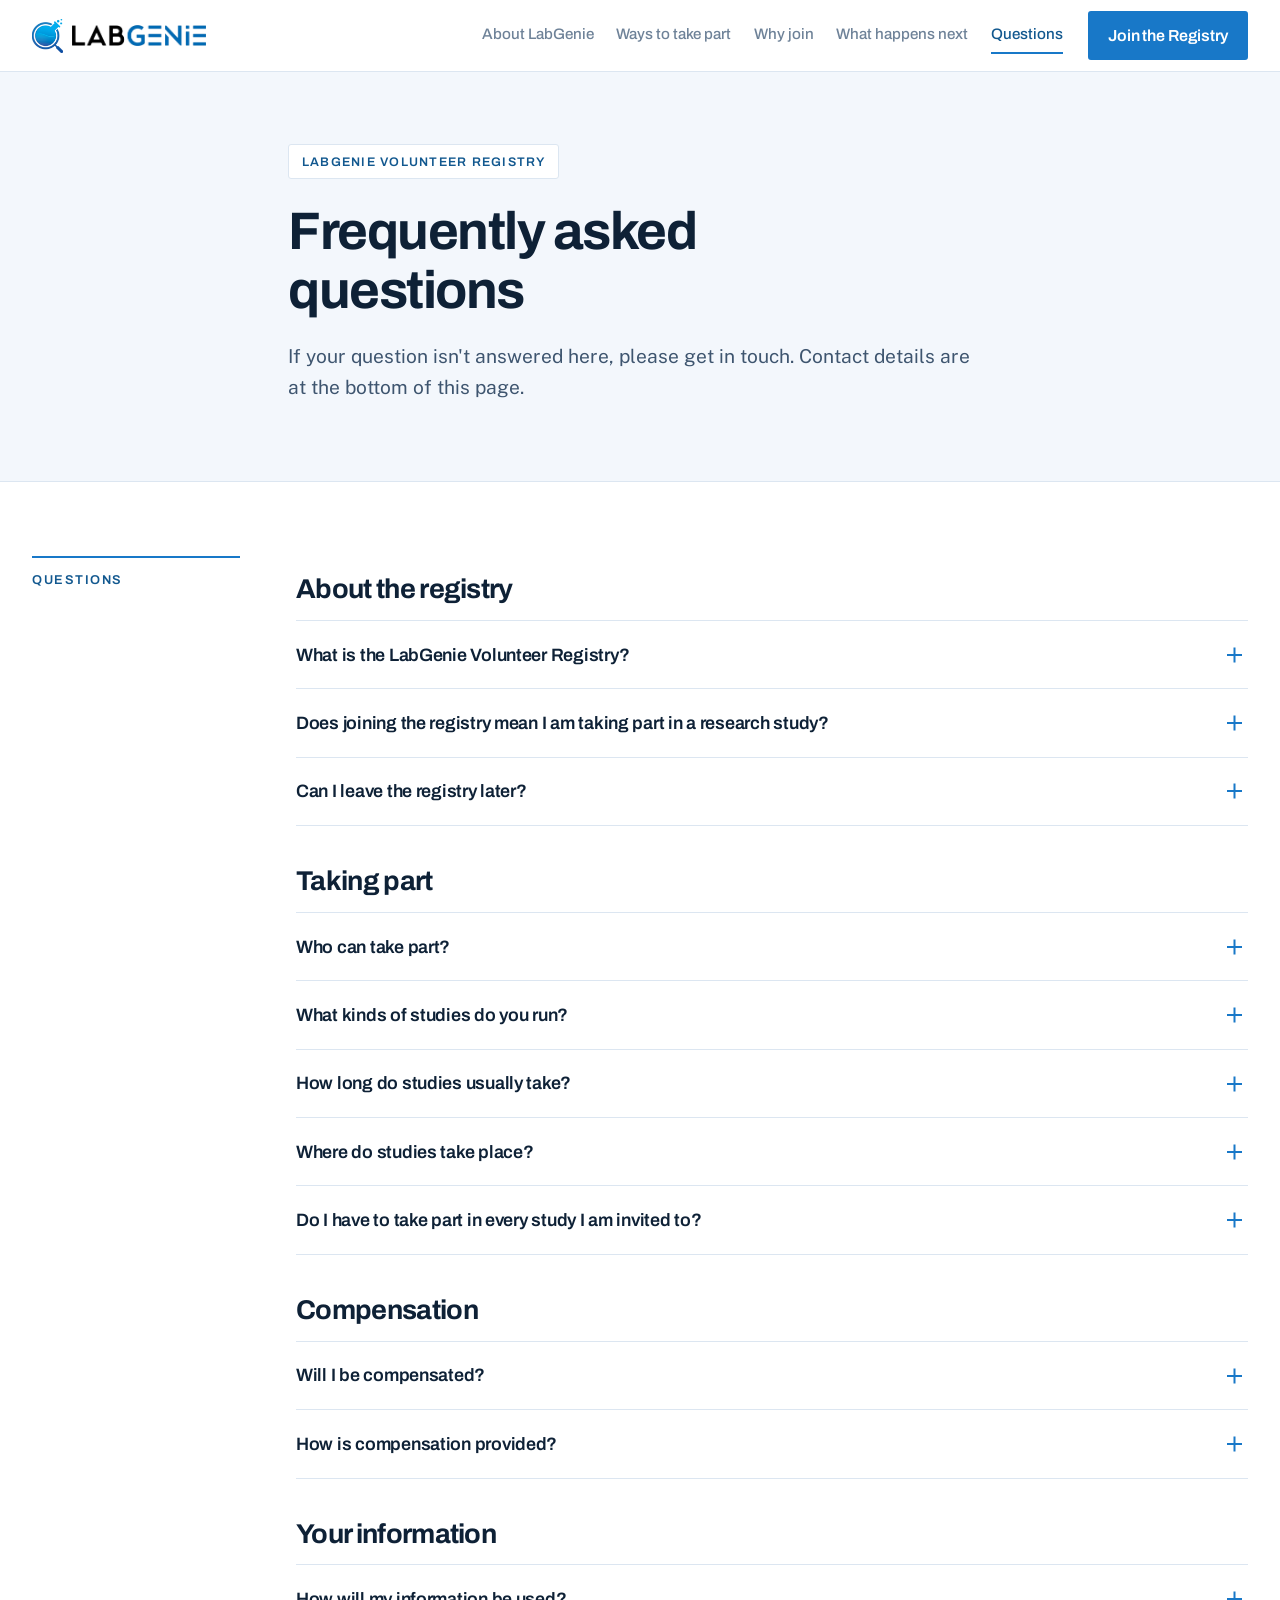
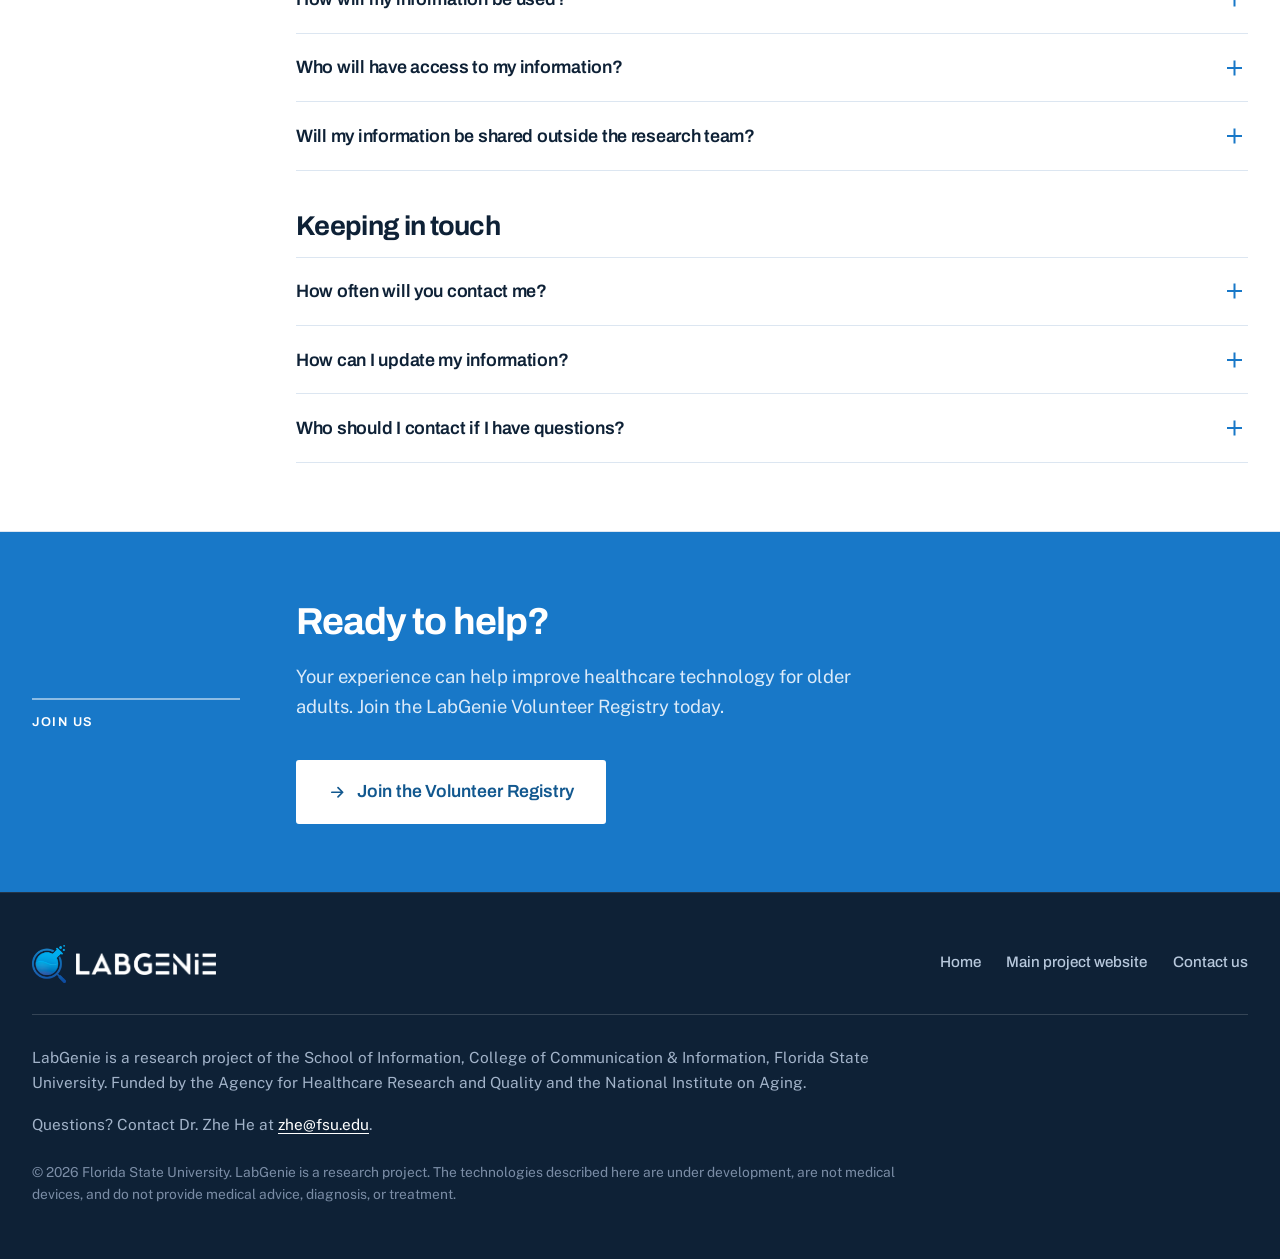
==== faq.html @ ace6124f "-made changes to website according to new suggestions" ====
<!DOCTYPE html>
<!--
=============================================================================
  LabGenie Volunteer Registry: Frequently Asked Questions
=============================================================================

  Shares assets/style.css with index.html. Edit the stylesheet once and both
  pages update.

=============================================================================
-->
<html lang="en">
<head>
<meta charset="utf-8">
<meta name="viewport" content="width=device-width, initial-scale=1">

<title>Frequently Asked Questions | LabGenie Volunteer Registry</title>
<meta name="description" content="Answers to common questions about the LabGenie Volunteer Registry at Florida State University: who can join, what taking part involves, compensation, and privacy.">
<meta property="og:title" content="Frequently Asked Questions: LabGenie Volunteer Registry">
<meta property="og:description" content="Who can join, what taking part involves, compensation, and how your information is used.">
<meta property="og:type" content="website">
<link rel="icon" href="assets/favicon.png" type="image/png">

<link rel="preconnect" href="https://fonts.googleapis.com">
<link rel="preconnect" href="https://fonts.gstatic.com" crossorigin>
<link href="https://fonts.googleapis.com/css2?family=Archivo:wght@500;600;700&family=Public+Sans:wght@400;500;600;700&display=swap" rel="stylesheet">
<link rel="stylesheet" href="assets/style.css">
</head>
<body>

<a class="skip" href="#main">Skip to main content</a>

<header class="masthead">
  <div class="wrap">
    <a class="brand" href="index.html" aria-label="LabGenie home">
      <img class="mark" src="assets/labgenie-icon.png" alt="">
      <img class="word" src="assets/labgenie-wordmark.png" alt="LabGenie">
    </a>
    <div class="nav-right">
      <nav class="nav" aria-label="Sections">
        <a href="index.html#about">About LabGenie</a>
        <a href="index.html#ways">Ways to take part</a>
        <a href="index.html#why">Why join</a>
        <a href="index.html#next">What happens next</a>
        <a href="faq.html" class="active">Questions</a>
      </nav>
      <a class="cta cta-sm" href="https://fsu.qualtrics.com/jfe/form/SV_dakGUlBBSWSIS0e">Join the Registry</a>
    </div>
  </div>
</header>


<main id="main">

<section class="hero">
  <div class="wrap hero-inner">
    <p class="tag">LabGenie Volunteer Registry</p>
    <h1>Frequently asked questions</h1>
    <p class="standfirst">If your question isn't answered here, please get in touch. Contact details are at the bottom of this page.</p>
  </div>
</section>


<section class="band">
  <div class="wrap rail">
    <p class="rail-label">Questions</p>
    <div>

      <!-- ---------------------------------------------------------------- -->
      <div class="faqgroup">
        <h2>About the registry</h2>
        <div class="faq">
          <details>
            <summary>What is the LabGenie Volunteer Registry?</summary>
            <div class="faq-body">
              <p>It is a list of people who have told us they would like to hear about research opportunities with the LabGenie project at Florida State University.</p>
              <p>Joining means our research team can contact you when a study comes up that matches your interests and for which you may be eligible. You are not signing up for any particular study by joining.</p>
            </div>
          </details>
          <details>
            <summary>Does joining the registry mean I am taking part in a research study?</summary>
            <div class="faq-body">
              <p>No. Joining the registry and taking part in a study are two separate things.</p>
              <p>Every study has its own consent process, which happens before you take part in anything. You will always be told what a study involves, how long it takes, and what compensation is offered, and you can say no.</p>
            </div>
          </details>
          <details>
            <summary>Can I leave the registry later?</summary>
            <div class="faq-body">
              <p>Yes, at any time and without giving a reason. Email us at <a href="mailto:zhe@fsu.edu">zhe@fsu.edu</a> and we will remove your details.</p>
              <p>Leaving the registry does not affect anything else, and you are welcome to rejoin later if you change your mind.</p>
            </div>
          </details>
        </div>
      </div>

      <!-- ---------------------------------------------------------------- -->
      <div class="faqgroup">
        <h2>Taking part</h2>
        <div class="faq">
          <details>
            <summary>Who can take part?</summary>
            <div class="faq-body">
              <p>Our current studies are primarily recruiting adults aged 60 and over. Some studies also include family caregivers, and occasionally other groups such as healthcare professionals.</p>
              <p>Each study has its own criteria, so what makes someone a good fit varies from one study to the next. Joining the registry is the simplest way to find out when something suits you. If you are not sure whether you qualify, please join anyway and we will let you know.</p>
            </div>
          </details>
          <details>
            <summary>What kinds of studies do you run?</summary>
            <div class="faq-body">
              <p>Most of our studies ask for your opinions and feedback on health technology. That might mean answering survey questions, talking with a researcher about your experiences, or trying out a piece of software and telling us what is confusing about it.</p>
              <p>These are not medical studies. We do not test treatments or medicines, and nobody will examine you or give you medical advice.</p>
            </div>
          </details>
          <details>
            <summary>How long do studies usually take?</summary>
            <div class="faq-body">
              <p>It depends on the study. Online surveys tend to take 10 to 20 minutes. Interviews, focus groups, and design workshops usually run between 30 and 90 minutes. Some longer studies involve more than one session over a period of weeks or months.</p>
              <p>You will always be told how much time is involved before you decide whether to take part.</p>
            </div>
          </details>
          <details>
            <summary>Where do studies take place?</summary>
            <div class="faq-body">
              <p>Studies may take place online, over Zoom, by telephone, or in person, depending on what the study is looking at. You will be told which before you decide.</p>
              <p>You can tell us on the registry form which of these you would be willing to do, and we will keep that in mind when matching you to studies.</p>
            </div>
          </details>
          <details>
            <summary>Do I have to take part in every study I am invited to?</summary>
            <div class="faq-body">
              <p>No. You can say no to any invitation, as many times as you like, and you do not need to give a reason.</p>
              <p>Declining will not affect whether we contact you about future studies, and it will not affect your care or your relationship with any healthcare provider.</p>
            </div>
          </details>
        </div>
      </div>

      <!-- ---------------------------------------------------------------- -->
      <div class="faqgroup">
        <h2>Compensation</h2>
        <div class="faq">
          <details>
            <summary>Will I be compensated?</summary>
            <div class="faq-body">
              <p>Many of our studies provide compensation for taking part. The amount varies from study to study, depending on how much time is involved.</p>
              <p>Whenever we invite you to a study, we will tell you what compensation is offered before you decide whether to take part.</p>
            </div>
          </details>
          <details>
            <summary>How is compensation provided?</summary>
            <!-- REVIEW: confirm with the study coordinator whether gift card is
                 always the method, and whether it is emailed or posted. Kept
                 deliberately non-specific until confirmed. -->
            <div class="faq-body">
              <p>Compensation is usually provided as a gift card. The details for a particular study, including how and when it is sent, will be explained when we contact you about that study.</p>
              <p>There is no cost to you at any point, and joining the registry itself is free.</p>
            </div>
          </details>
        </div>
      </div>

      <!-- ---------------------------------------------------------------- -->
      <div class="faqgroup">
        <h2>Your information</h2>
        <div class="faq">
          <details>
            <summary>How will my information be used?</summary>
            <div class="faq-body">
              <p>The details you give us on the registry form are used for two things: to contact you about research opportunities, and to work out which studies you might be eligible for.</p>
              <p>Your information is never used for marketing and is never sold.</p>
            </div>
          </details>
          <details>
            <summary>Who will have access to my information?</summary>
            <!-- REVIEW: confirm whether collaborators outside FSU (for example
                 Pace University) would have access to registry details, or
                 whether access stays within the FSU team. Wording below assumes
                 the FSU research team only. -->
            <div class="faq-body">
              <p>The LabGenie research team at Florida State University. Registry information is held securely in university systems and access is limited to team members working on recruitment for these studies.</p>
            </div>
          </details>
          <details>
            <summary>Will my information be shared outside the research team?</summary>
            <div class="faq-body">
              <p>No, not without your permission. The only exceptions are the routine oversight that applies to all university research, such as review by the Florida State University Institutional Review Board, and anything we are required to do by law.</p>
            </div>
          </details>
        </div>
      </div>

      <!-- ---------------------------------------------------------------- -->
      <div class="faqgroup">
        <h2>Keeping in touch</h2>
        <div class="faq">
          <details>
            <summary>How often will you contact me?</summary>
            <!-- REVIEW: confirm expected contact frequency with the team so we
                 are not setting an expectation we cannot keep. -->
            <div class="faq-body">
              <p>Only when there is a research opportunity we think may suit you. There is no newsletter and no regular mailing, so for most people this means occasional contact rather than anything frequent.</p>
              <p>If you would prefer to hear from us less often, or not at all, just let us know.</p>
            </div>
          </details>
          <details>
            <summary>How can I update my information?</summary>
            <div class="faq-body">
              <p>Email <a href="mailto:zhe@fsu.edu">zhe@fsu.edu</a> with whatever has changed, and we will update your details. This includes a change of phone number, email address, or how you would prefer us to get in touch.</p>
            </div>
          </details>
          <details>
            <summary>Who should I contact if I have questions?</summary>
            <div class="faq-body">
              <p>Dr. Zhe He leads the project and is the best first point of contact.</p>
              <p>Email <a href="mailto:zhe@fsu.edu">zhe@fsu.edu</a>. We are happy to answer questions before you decide whether to join.</p>
            </div>
          </details>
        </div>
      </div>

    </div>
  </div>
</section>


<section class="band band-blue cta-band">
  <div class="wrap rail">
    <p class="rail-label">Join us</p>
    <div>
      <h2>Ready to help?</h2>
      <p>Your experience can help improve healthcare technology for older adults. Join the LabGenie Volunteer Registry today.</p>
      <a class="cta cta-light" href="https://fsu.qualtrics.com/jfe/form/SV_dakGUlBBSWSIS0e">
        <svg viewBox="0 0 24 24" fill="none" stroke="currentColor" stroke-width="2.2" stroke-linecap="round" stroke-linejoin="round" aria-hidden="true"><path d="M5 12h14M13 6l6 6-6 6"/></svg>
        Join the Volunteer Registry
      </a>
    </div>
  </div>
</section>

</main>


<footer>
  <div class="wrap">
    <div class="foot-top">
      <div class="foot-brand">
        <img class="mark" src="assets/labgenie-icon.png" alt="">
        <img class="word" src="assets/labgenie-wordmark-light.png" alt="LabGenie">
      </div>
      <nav class="foot-nav" aria-label="Footer">
        <a href="index.html">Home</a>
        <a href="https://sites.google.com/view/labgeniefsu/home">Main project website</a>
        <a href="mailto:zhe@fsu.edu">Contact us</a>
      </nav>
    </div>
    <p>LabGenie is a research project of the School of Information, College of Communication &amp; Information, Florida State University. Funded by the Agency for Healthcare Research and Quality and the National Institute on Aging.</p>
    <p>Questions? Contact Dr. Zhe He at <a href="mailto:zhe@fsu.edu">zhe@fsu.edu</a>.</p>
    <p class="colophon">&copy; 2026 Florida State University. LabGenie is a research project. The technologies described here are under development, are not medical devices, and do not provide medical advice, diagnosis, or treatment.</p>
  </div>
</footer>


<script>
(function(){
  if (window.matchMedia('(prefers-reduced-motion: reduce)').matches) return;
  var obs = new IntersectionObserver(function(entries){
    entries.forEach(function(e){
      if (e.isIntersecting) { e.target.classList.add('in'); obs.unobserve(e.target); }
    });
  }, {rootMargin:'0px 0px -8% 0px'});
  document.querySelectorAll('.rail > div > *').forEach(function(el, i){
    el.classList.add('rise');
    el.style.transitionDelay = Math.min(i, 4) * 60 + 'ms';
    obs.observe(el);
  });
})();
</script>

</body>
</html>
---- assets/style.css ----
/* ==========================================================================
   LabGenie Volunteer Registry: shared stylesheet
   Used by index.html and faq.html.

   Structure of this file:
     1.  Tokens          colours, type, spacing
     2.  Base            resets, links, focus, containers
     3.  Buttons         the "Join the Registry" call to action
     4.  Masthead        top bar and navigation
     5.  Hero
     6.  Result card     the portal / LabGenie example on the home page
     7.  Rail sections   two-column layout used by every content section
     8.  Components      activity table, steps, quick questions, credibility
     9.  FAQ page        grouped question list
     10. Footer
     11. Motion          scroll reveals and reduced-motion handling

   Body text is deliberately large (1.15rem) and buttons are at least 56px
   tall. The audience is adults 60 and over, some with low vision. Please
   don't shrink either.
   ========================================================================== */

/* -- 1. Tokens ------------------------------------------------------------ */
:root{
  --ink:#0E2136;
  --ink-mid:#3E556F;
  --ink-soft:#6E8298;
  --paper:#FFFFFF;
  --wash:#F3F7FC;
  --line:#DCE6F1;
  --line-soft:#EBF1F8;

  --blue:#1878C8;          /* logo mid blue */
  --blue-deep:#12588F;
  --blue-ink:#1D4B8F;      /* logo deep blue */
  --blue-wash:#E8F3FD;

  /* Severity colours for the example result card */
  --sev-low:#D2334E;
  --sev-normal:#3E9A4B;
  --sev-high:#F4D06F;

  --rail:13rem;
  --measure:36rem;
  --head:"Archivo",system-ui,sans-serif;
  --body:"Public Sans",system-ui,-apple-system,sans-serif;
  --ease:cubic-bezier(.22,.61,.36,1);
}

/* -- 2. Base -------------------------------------------------------------- */
*{box-sizing:border-box}
html{scroll-behavior:smooth}
body{margin:0;background:var(--paper);color:var(--ink);
  font-family:var(--body);font-size:1.15rem;line-height:1.62;
  -webkit-font-smoothing:antialiased;overflow-x:hidden}
a{color:var(--blue-deep);text-underline-offset:.2em}
a:focus-visible,button:focus-visible,summary:focus-visible{
  outline:3px solid var(--blue);outline-offset:3px;border-radius:3px}
.skip{position:absolute;left:-9999px;top:0;background:var(--ink);color:#fff;
  padding:.75rem 1.25rem;z-index:200}
.skip:focus{left:0}
.wrap{width:min(76rem,calc(100% - 3rem));margin-inline:auto}

h2{font-family:var(--head);font-weight:700;
  font-size:clamp(1.7rem,3vw,2.35rem);line-height:1.16;letter-spacing:-.025em;
  margin:0 0 1.2rem;max-width:22ch}
h3{font-family:var(--head);font-weight:600;font-size:1.2rem;letter-spacing:-.012em;
  line-height:1.3;margin:0 0 .4rem}
p{margin:0 0 1.1rem;max-width:var(--measure)}
.lede{font-size:1.2rem;color:var(--ink-mid)}

/* Plain bullet list used in prose sections */
.ticks{list-style:none;margin:0 0 1.3rem;padding:0;display:grid;gap:.6rem;max-width:var(--measure)}
.ticks li{display:grid;grid-template-columns:1.6rem 1fr;gap:.7rem;align-items:start}
.ticks svg{width:1.2rem;height:1.2rem;color:var(--blue);margin-top:.28rem}

.morelink{display:inline-flex;align-items:center;gap:.4rem;
  font-family:var(--head);font-weight:600;font-size:1rem;text-decoration:none;
  border-bottom:2px solid var(--blue-wash);padding-bottom:.15rem;
  transition:border-color .2s var(--ease)}
.morelink:hover{border-bottom-color:var(--blue)}

/* -- 3. Join button ------------------------------------------------------- */
.cta{display:inline-flex;align-items:center;justify-content:center;gap:.65rem;
  background:var(--blue);color:#fff;text-decoration:none;
  font-family:var(--head);font-size:1.1rem;font-weight:600;letter-spacing:-.005em;
  padding:1rem 1.9rem;border-radius:3px;border:2px solid var(--blue);min-height:56px;
  transition:background .2s var(--ease),border-color .2s var(--ease),box-shadow .2s var(--ease)}
.cta:hover{background:var(--blue-deep);border-color:var(--blue-deep);
  box-shadow:0 6px 20px -8px rgba(24,120,200,.7)}
.cta svg{width:1.05em;height:1.05em;flex:none}
.cta-sm{font-size:1rem;padding:.6rem 1.1rem;min-height:44px}
.cta-light{background:#fff;color:var(--blue-deep);border-color:#fff}
.cta-light:hover{background:var(--blue-wash);border-color:var(--blue-wash)}

/* -- 4. Masthead ---------------------------------------------------------- */
.masthead{border-bottom:1px solid var(--line);position:sticky;top:0;z-index:100;
  background:rgba(255,255,255,.95);backdrop-filter:saturate(160%) blur(10px)}
.masthead .wrap{display:flex;align-items:center;justify-content:space-between;
  gap:1.5rem;padding:.7rem 0}
.brand{display:flex;align-items:center;gap:.55rem;text-decoration:none}
.brand img.mark{height:34px;width:auto;display:block}
.brand img.word{height:21px;width:auto;display:block}
.nav-right{display:flex;align-items:center;gap:1.6rem;flex-wrap:wrap}
.nav{display:flex;gap:1.4rem;flex-wrap:wrap}
.nav a{font-family:var(--head);font-size:.95rem;font-weight:500;text-decoration:none;
  color:var(--ink-soft);padding:.3rem 0;border-bottom:2px solid transparent;
  transition:color .2s var(--ease),border-color .2s var(--ease)}
.nav a:hover,.nav a.active{color:var(--blue-deep);border-bottom-color:var(--blue)}
@media(max-width:66rem){
  /* Static here, so the blur would cost paint work for no visual gain */
  .masthead{position:static;background:var(--paper);backdrop-filter:none}
  .masthead .wrap{flex-direction:column;align-items:flex-start;gap:.7rem}
  .nav-right{width:100%;justify-content:space-between;gap:1rem}
  .nav{gap:1rem}
}

/* -- 5. Hero -------------------------------------------------------------- */
.hero{padding:4.5rem 0 3.75rem;border-bottom:1px solid var(--line);background:var(--wash)}
.hero-inner{max-width:44rem}
.tag{display:inline-block;font-family:var(--head);font-size:.78rem;font-weight:600;
  letter-spacing:.1em;text-transform:uppercase;color:var(--blue-deep);
  background:var(--paper);border:1px solid var(--line);
  padding:.4rem .8rem;border-radius:3px;margin:0 0 1.5rem}
h1{font-family:var(--head);font-weight:700;
  font-size:clamp(2.1rem,4.2vw,3.3rem);line-height:1.1;letter-spacing:-.028em;
  margin:0 0 1.35rem;max-width:20ch}
h1 em{font-style:normal;color:var(--blue)}
.standfirst{font-size:1.2rem;color:var(--ink-mid);max-width:46rem;margin:0 0 1.1rem}
.hero-actions{display:flex;align-items:center;gap:1.4rem;flex-wrap:wrap;margin-top:2rem}
.hero-note{font-size:.98rem;color:var(--ink-soft);margin:0;max-width:30ch}
@media(max-width:66rem){ .hero{padding:2.5rem 0 2.5rem} }

/* -- 6. Result card ------------------------------------------------------- */
.card{border:1px solid var(--line);border-radius:6px;overflow:hidden;background:var(--paper);
  box-shadow:0 20px 50px -34px rgba(14,33,54,.55)}
.card-bar{background:var(--ink);color:#fff;padding:.7rem 1.15rem;
  display:flex;align-items:center;justify-content:space-between;gap:1rem}
.card-bar b{font-family:var(--head);font-size:.9rem;font-weight:600;letter-spacing:.02em}
.card-body{padding:1.5rem 1.4rem}
.res-name{font-family:var(--head);font-size:1.02rem;font-weight:600;
  letter-spacing:.02em;color:var(--ink-soft);text-transform:uppercase;margin:0 0 .15rem}
.res-plain{font-family:var(--head);font-size:1.3rem;font-weight:600;
  letter-spacing:-.02em;margin:0 0 .9rem;line-height:1.25}
.res-expl{font-size:1rem;color:var(--ink-mid);margin:0 0 1.6rem}

.scale{margin:0 0 1.5rem}
.scale-head{text-align:center;margin:0 0 .3rem}
.scale-head span{display:block;font-size:.85rem;color:var(--ink-soft)}
.scale-head b{font-family:var(--head);font-size:1.15rem;font-weight:700;letter-spacing:-.01em}
.scale-pin{position:relative;height:.55rem}
.scale-pin i{position:absolute;top:0;transform:translateX(-50%);
  width:0;height:0;border-left:7px solid transparent;border-right:7px solid transparent;
  border-top:8px solid var(--ink)}
.scale-track{display:flex;height:22px;border-radius:11px;overflow:hidden}
.scale-track span{display:block;height:100%}
.scale-labels{display:flex;margin-top:.4rem}
.scale-labels span{font-family:var(--head);font-size:.82rem;font-weight:600;
  text-align:center;line-height:1.2;padding:0 2px}
.scale-nums{position:relative;height:1.15rem;margin-top:.1rem}
.scale-nums i{position:absolute;transform:translateX(-50%);
  font-size:.8rem;color:var(--ink-soft);font-style:normal;font-variant-numeric:tabular-nums}
@media(max-width:34rem){
  .scale-labels span{font-size:.68rem;letter-spacing:-.01em}
  .scale-nums i{font-size:.72rem}
}

.res-ask{background:var(--blue-wash);border-left:3px solid var(--blue);padding:.95rem 1.1rem}
.res-ask b{display:block;font-family:var(--head);font-size:.75rem;font-weight:600;
  letter-spacing:.1em;text-transform:uppercase;color:var(--blue-deep);margin-bottom:.4rem}
.res-ask p{margin:0;font-size:1rem}
.card-note{font-size:.85rem;color:var(--ink-soft);margin:.8rem 0 0;text-align:center}

/* Toggle between the raw portal view and the LabGenie view */
.switch{display:inline-flex;padding:3px;background:rgba(255,255,255,.12);border-radius:4px;gap:2px}
.switch button{appearance:none;border:0;cursor:pointer;background:transparent;color:#A9C2DB;
  font-family:var(--head);font-size:.82rem;font-weight:600;letter-spacing:.02em;
  padding:.35rem .75rem;border-radius:3px;
  transition:background .2s var(--ease),color .2s var(--ease)}
.switch button[aria-selected="true"]{background:#fff;color:var(--ink)}
.switch button:hover:not([aria-selected="true"]){color:#fff}
@media(max-width:34rem){
  .card-bar{flex-wrap:wrap;gap:.6rem;padding:.75rem .9rem}
  .switch{width:100%}
  .switch button{flex:1;padding:.55rem .5rem;min-height:40px}
  .card-body{padding:1.25rem 1.05rem}
}
.view[hidden]{display:none}
.portal-rows{border:1px solid var(--line);border-radius:4px;overflow:hidden;margin:0 0 1.1rem}
.portal-rows div{display:flex;justify-content:space-between;gap:1rem;
  padding:.7rem .9rem;border-bottom:1px solid var(--line-soft);
  font-family:ui-monospace,SFMono-Regular,Menlo,monospace;font-size:.92rem}
.portal-rows div:last-child{border-bottom:none}
.portal-rows div:nth-child(odd){background:var(--wash)}
.portal-rows dt{margin:0;color:var(--ink-soft)}
.portal-rows dd{margin:0;font-weight:600}
.flag{color:var(--sev-low);font-weight:700}
.portal-quote{margin:0;padding:.95rem 1.1rem;background:var(--wash);
  border-left:3px solid var(--line);font-style:italic;color:var(--ink-mid);font-size:1rem}

/* -- 7. Rail sections ----------------------------------------------------- */
.band{padding:4.25rem 0;border-bottom:1px solid var(--line)}
.band-wash{background:var(--wash)}
.band-ink{background:var(--ink);color:#DCE7F3;border-bottom:none}
.band-ink h2{color:#fff}
.band-ink p{color:#A9BDD4}
.band-ink .rail-label{color:#7FB4E6;border-color:rgba(255,255,255,.25)}

/* Brand blue band, used for the final call to action.
   The footer is navy, so an ink-coloured CTA band merged straight into it and
   read as one long dark block. Blue separates the two and makes the call to
   action the loudest thing on the page, which is what it should be. */
.band-blue{background:var(--blue);border-bottom:none;color:#E8F3FD}
.band-blue h2{color:#fff}
.band-blue p{color:#DCEBF9}
.band-blue .rail-label{color:#fff;border-color:rgba(255,255,255,.5)}

.rail{display:grid;grid-template-columns:var(--rail) 1fr;gap:3.5rem;align-items:start}
.rail-label{position:sticky;top:5.5rem;
  font-family:var(--head);font-size:.8rem;font-weight:600;letter-spacing:.12em;
  text-transform:uppercase;color:var(--blue-deep);
  border-top:2px solid var(--blue);padding-top:.75rem;margin:.4rem 0 0}
@media(max-width:66rem){
  .rail{grid-template-columns:1fr;gap:1.25rem}
  .rail-label{position:static;top:auto}
}

/* Two-column split used where a section has prose beside an illustration */
.split{display:grid;grid-template-columns:1fr 1fr;gap:3rem;align-items:start}
.split > *{min-width:0}
@media(max-width:66rem){ .split{grid-template-columns:1fr;gap:2.25rem} }

/* -- 8. Components -------------------------------------------------------- */

/* Activity / typical time table */
.activities{width:100%;border-collapse:collapse;margin:1.75rem 0 1.4rem;
  border-top:1px solid var(--line)}
.activities th{font-family:var(--head);font-size:.78rem;font-weight:600;
  letter-spacing:.12em;text-transform:uppercase;color:var(--ink-soft);
  text-align:left;padding:.7rem 0;border-bottom:1px solid var(--line)}
.activities th:last-child,.activities td:last-child{text-align:right}
.activities td{padding:.85rem 0;border-bottom:1px solid var(--line-soft);font-size:1.03rem}
.activities td:first-child{font-family:var(--head);font-weight:600;letter-spacing:-.01em}
.activities td:last-child{color:var(--ink-mid);white-space:nowrap;font-size:.98rem}
@media(max-width:34rem){
  .activities th:last-child,.activities td:last-child{font-size:.9rem}
  .activities td{font-size:.98rem;padding:.7rem 0}
}

/* Numbered four-step process */
.steps{counter-reset:s;list-style:none;margin:1.75rem 0 1.25rem;padding:0;
  display:grid;grid-template-columns:repeat(auto-fit,minmax(13rem,1fr));gap:1.25rem}
.steps li{counter-increment:s;background:var(--paper);border:1px solid var(--line);
  border-top:3px solid var(--blue);padding:1.35rem 1.3rem}
.steps li::before{content:"Step " counter(s);display:block;
  font-family:var(--head);font-size:.75rem;font-weight:700;letter-spacing:.12em;
  text-transform:uppercase;color:var(--blue-deep);margin-bottom:.5rem}
.steps p{margin:0;font-size:1.02rem;color:var(--ink-mid);max-width:none}

/* Quick questions on the home page */
.quickqs{display:grid;grid-template-columns:repeat(auto-fit,minmax(17rem,1fr));
  gap:1.6rem 2.5rem;margin:1.75rem 0 1.5rem}
.quickqs h3{font-size:1.08rem;margin-bottom:.3rem}
.quickqs p{font-size:1rem;color:var(--ink-mid);margin:0;max-width:30rem}

/* Credibility strip: funders and institution */
.credit{display:grid;grid-template-columns:repeat(auto-fit,minmax(14rem,1fr));
  gap:1.5rem 2.5rem;margin-top:1.5rem}
.credit h3{font-size:.78rem;font-family:var(--head);font-weight:600;letter-spacing:.12em;
  text-transform:uppercase;color:var(--ink-soft);margin:0 0 .45rem}
.credit p{margin:0;font-size:1rem;color:var(--ink-mid);max-width:26rem}

/* Final call to action */
.cta-band .rail{align-items:center}
.cta-band h2{max-width:18ch}
.cta-band .cta{margin-top:1.25rem}

/* -- 9. FAQ page ---------------------------------------------------------- */
.faqgroup{margin-top:2.5rem}
.faqgroup:first-of-type{margin-top:1.5rem}
.faqgroup > h2{font-size:clamp(1.35rem,2.2vw,1.7rem);margin-bottom:.9rem}
.faq{border-top:1px solid var(--line)}
.faq details{border-bottom:1px solid var(--line)}
.faq summary{list-style:none;cursor:pointer;padding:1.35rem 2.75rem 1.35rem 0;
  position:relative;font-family:var(--head);font-size:1.12rem;font-weight:600;
  letter-spacing:-.015em;line-height:1.35;transition:color .2s var(--ease)}
.faq summary::-webkit-details-marker{display:none}
.faq summary::before,.faq summary::after{content:"";position:absolute;right:.4rem;
  background:var(--blue);transition:transform .3s var(--ease),opacity .3s var(--ease)}
.faq summary::before{top:2.05rem;width:15px;height:2px}
.faq summary::after{top:2.05rem;right:.4rem;left:auto;width:15px;height:2px;
  transform:rotate(90deg)}
.faq details[open] summary::after{transform:rotate(0);opacity:0}
.faq summary:hover{color:var(--blue-deep)}
.faq-body{padding:0 2.75rem 1.4rem 0}
.faq-body p{font-size:1.02rem;color:var(--ink-mid);margin:0 0 .8rem;max-width:44rem}
.faq-body p:last-child{margin-bottom:0}
@media(max-width:40rem){
  .faq summary{padding:1.3rem 2.5rem 1.3rem 0;font-size:1.05rem}
  .faq-body{padding:0 2.5rem 1.4rem 0}
}

/* -- 10. Footer ----------------------------------------------------------- */
footer{background:var(--ink);color:#D6E1EE;padding:3.25rem 0 2.25rem;
  border-top:1px solid rgba(255,255,255,.09)}
footer p{color:#A2B3C9;font-size:.96rem;max-width:54rem}
footer a{color:#fff}
.foot-top{display:flex;justify-content:space-between;align-items:center;gap:2rem;
  flex-wrap:wrap;padding-bottom:1.9rem;margin-bottom:1.9rem;
  border-bottom:1px solid rgba(255,255,255,.16)}
.foot-brand{display:flex;align-items:center;gap:.6rem}
.foot-brand img.mark{height:38px;width:auto}
.foot-brand img.word{height:22px;width:auto}
.foot-nav{display:flex;gap:1.6rem;flex-wrap:wrap}
.foot-nav a{font-family:var(--head);font-size:.95rem;font-weight:500;
  color:#B7C8DC;text-decoration:none;border-bottom:2px solid transparent;
  padding-bottom:.15rem;transition:color .2s var(--ease),border-color .2s var(--ease)}
.foot-nav a:hover{color:#fff;border-bottom-color:var(--blue)}
@media(max-width:40rem){
  .foot-top{gap:1.4rem}
  .foot-nav{gap:1.1rem}
}
.colophon{margin-top:1.5rem;font-size:.86rem;color:#7B8DA6}

/* -- 11. Motion ----------------------------------------------------------- */
.rise{opacity:0;transform:translateY(16px);
  transition:opacity .6s var(--ease),transform .6s var(--ease)}
.rise.in{opacity:1;transform:none}
@media(max-width:66rem){
  .rise{transform:translateY(10px);
    transition:opacity .35s var(--ease),transform .35s var(--ease)}
}
@media(prefers-reduced-motion:reduce){
  html{scroll-behavior:auto}
  .rise{opacity:1!important;transform:none!important;transition:none!important}
  *{transition-duration:.01ms!important}
}
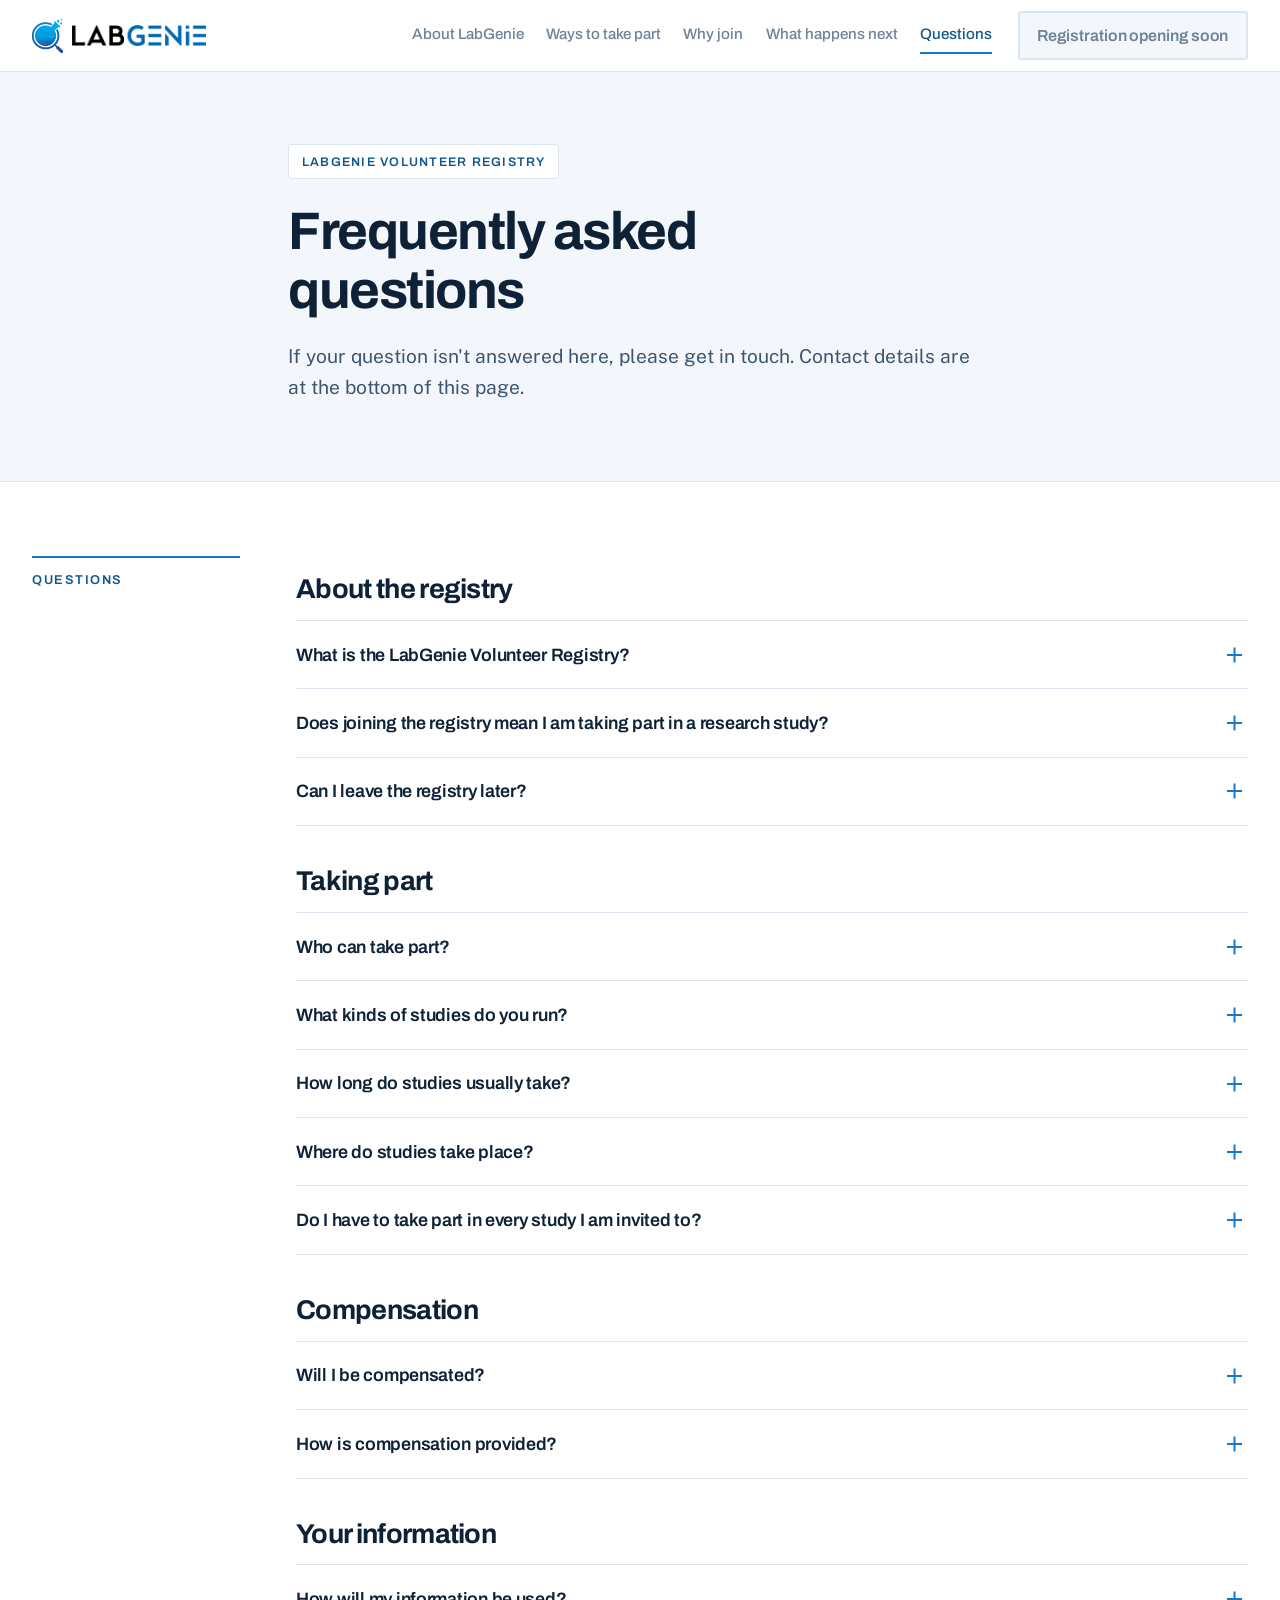
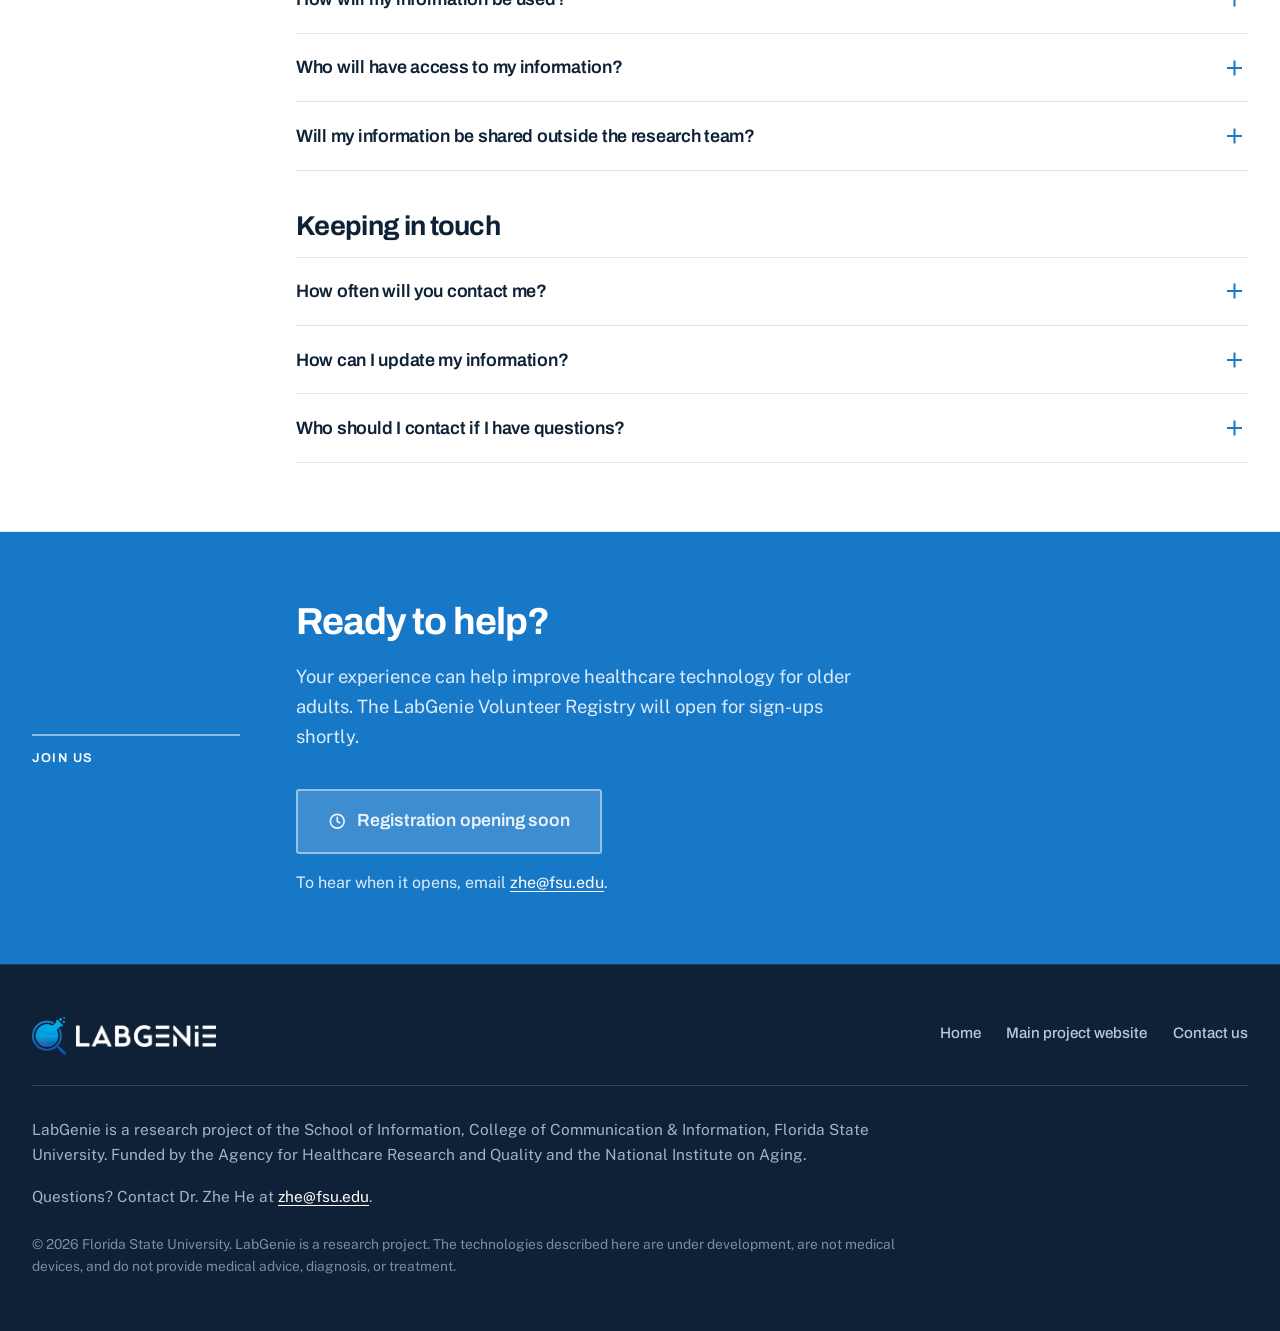
==== commit e5f8bb2b: "-changed the registration content" ====
--- a/faq.html
+++ b/faq.html
@@ -44,7 +44,8 @@
         <a href="index.html#next">What happens next</a>
         <a href="faq.html" class="active">Questions</a>
       </nav>
-      <a class="cta cta-sm" href="https://fsu.qualtrics.com/jfe/form/SV_dakGUlBBSWSIS0e">Join the Registry</a>
+      <!-- Registration not open yet. See the note in index.html. -->
+      <span class="cta cta-sm cta-soon">Registration opening soon</span>
     </div>
   </div>
 </header>
@@ -123,7 +124,7 @@
             <summary>Where do studies take place?</summary>
             <div class="faq-body">
               <p>Studies may take place online, over Zoom, by telephone, or in person, depending on what the study is looking at. You will be told which before you decide.</p>
-              <p>You can tell us on the registry form which of these you would be willing to do, and we will keep that in mind when matching you to studies.</p>
+              <p>When the registry form opens you will be able to tell us which of these you would be willing to do, and we will keep that in mind when matching you to studies.</p>
             </div>
           </details>
           <details>
@@ -229,11 +230,13 @@
     <p class="rail-label">Join us</p>
     <div>
       <h2>Ready to help?</h2>
-      <p>Your experience can help improve healthcare technology for older adults. Join the LabGenie Volunteer Registry today.</p>
-      <a class="cta cta-light" href="https://fsu.qualtrics.com/jfe/form/SV_dakGUlBBSWSIS0e">
-        <svg viewBox="0 0 24 24" fill="none" stroke="currentColor" stroke-width="2.2" stroke-linecap="round" stroke-linejoin="round" aria-hidden="true"><path d="M5 12h14M13 6l6 6-6 6"/></svg>
-        Join the Volunteer Registry
-      </a>
+      <p>Your experience can help improve healthcare technology for older adults. The LabGenie Volunteer Registry will open for sign-ups shortly.</p>
+      <!-- Registration not open yet. See the note in index.html. -->
+      <span class="cta cta-light cta-soon">
+        <svg viewBox="0 0 24 24" fill="none" stroke="currentColor" stroke-width="2.2" stroke-linecap="round" stroke-linejoin="round" aria-hidden="true"><circle cx="12" cy="12" r="9"/><path d="M12 7v5l3 2"/></svg>
+        Registration opening soon
+      </span>
+      <p class="cta-alt">To hear when it opens, email <a href="mailto:zhe@fsu.edu">zhe@fsu.edu</a>.</p>
     </div>
   </div>
 </section>
--- a/assets/style.css
+++ b/assets/style.css
@@ -1,5 +1,5 @@
 /* ==========================================================================
-   LabGenie Volunteer Registry: shared stylesheet
+   LabGenie Volunteer Registry — shared stylesheet
    Used by index.html and faq.html.
 
    Structure of this file:
@@ -92,6 +92,36 @@
 .cta-sm{font-size:1rem;padding:.6rem 1.1rem;min-height:44px}
 .cta-light{background:#fff;color:var(--blue-deep);border-color:#fff}
 .cta-light:hover{background:var(--blue-wash);border-color:var(--blue-wash)}
+
+
+/* Coming-soon state for the sign-up buttons.
+   Used while the registry is closed pending IRB approval. These are <span>
+   elements rather than links, so they can't be clicked or tabbed to. Muted
+   and non-interactive so nobody sits there tapping a button that does
+   nothing. Remove the class and restore the <a> when the registry opens. */
+.cta-soon{
+  background:var(--wash);color:var(--ink-soft);border-color:var(--line);
+  cursor:default;box-shadow:none;
+}
+.cta-soon:hover{
+  background:var(--wash);border-color:var(--line);box-shadow:none;
+}
+/* On the blue band the muted grey would disappear, so use a translucent
+   white treatment there instead. */
+.band-blue .cta-soon,
+.cta-light.cta-soon{
+  background:rgba(255,255,255,.16);color:#EAF3FD;
+  border-color:rgba(255,255,255,.45);
+}
+.band-blue .cta-soon:hover,
+.cta-light.cta-soon:hover{
+  background:rgba(255,255,255,.16);border-color:rgba(255,255,255,.45);
+}
+
+/* Short line under a closed call to action, pointing at the email fallback */
+.cta-alt{margin:1rem 0 0;font-size:1rem}
+.band-blue .cta-alt{color:#DCEBF9}
+.band-blue .cta-alt a{color:#fff}
 
 /* -- 4. Masthead ---------------------------------------------------------- */
 .masthead{border-bottom:1px solid var(--line);position:sticky;top:0;z-index:100;
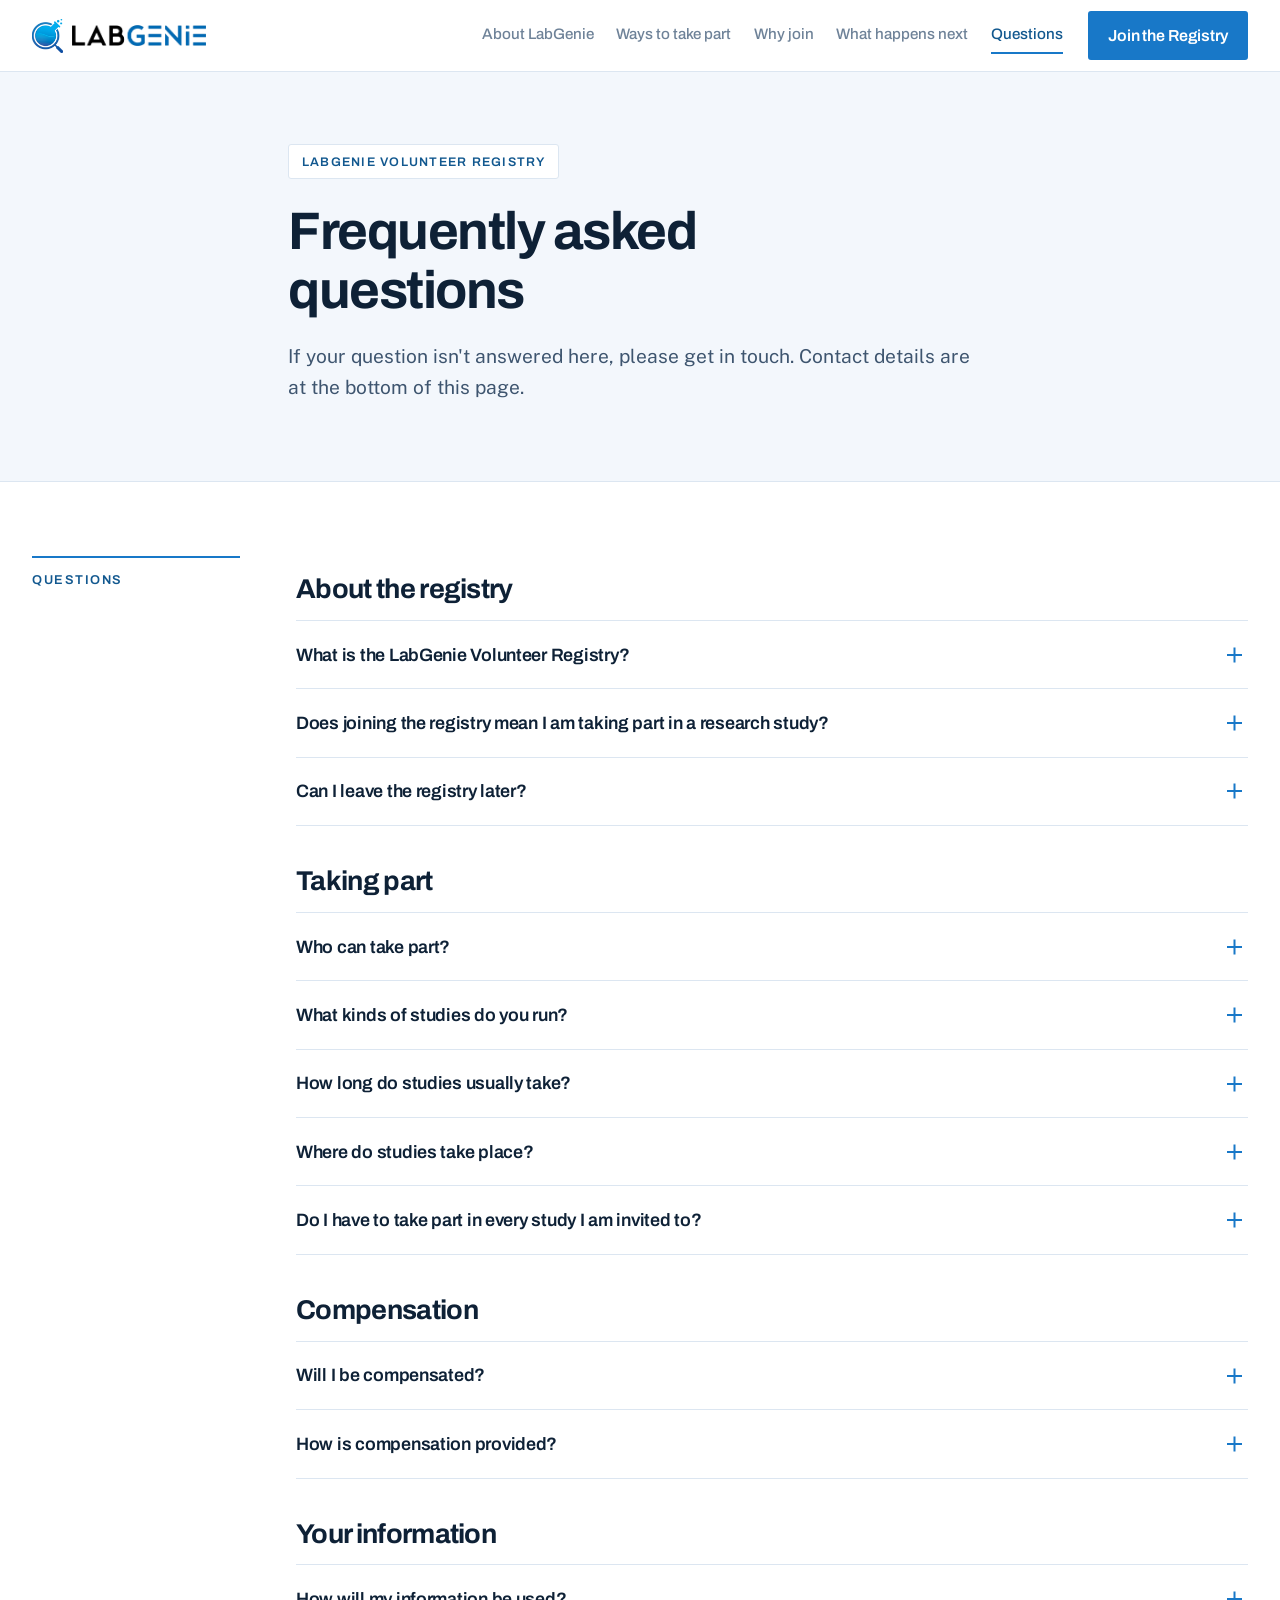
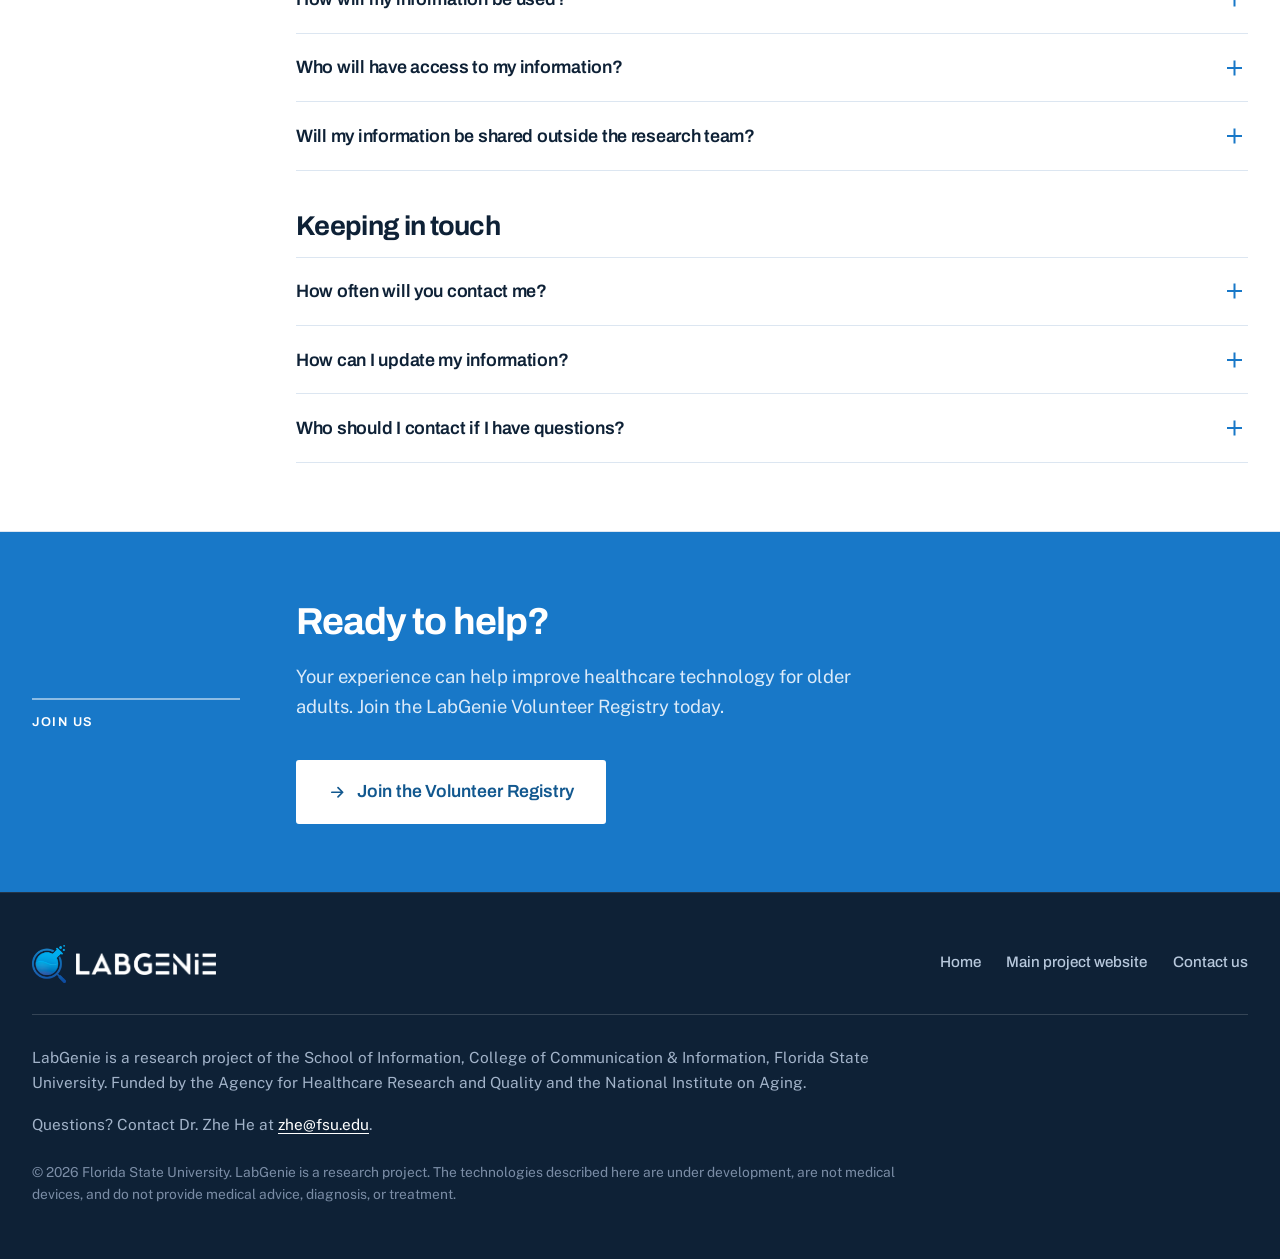
==== commit 03521a14: "-opened the registration link again" ====
--- a/faq.html
+++ b/faq.html
@@ -44,8 +44,7 @@
         <a href="index.html#next">What happens next</a>
         <a href="faq.html" class="active">Questions</a>
       </nav>
-      <!-- Registration not open yet. See the note in index.html. -->
-      <span class="cta cta-sm cta-soon">Registration opening soon</span>
+      <a class="cta cta-sm" href="">Join the Registry</a>
     </div>
   </div>
 </header>
@@ -124,7 +123,7 @@
             <summary>Where do studies take place?</summary>
             <div class="faq-body">
               <p>Studies may take place online, over Zoom, by telephone, or in person, depending on what the study is looking at. You will be told which before you decide.</p>
-              <p>When the registry form opens you will be able to tell us which of these you would be willing to do, and we will keep that in mind when matching you to studies.</p>
+              <p>You can tell us on the registry form which of these you would be willing to do, and we will keep that in mind when matching you to studies.</p>
             </div>
           </details>
           <details>
@@ -230,13 +229,11 @@
     <p class="rail-label">Join us</p>
     <div>
       <h2>Ready to help?</h2>
-      <p>Your experience can help improve healthcare technology for older adults. The LabGenie Volunteer Registry will open for sign-ups shortly.</p>
-      <!-- Registration not open yet. See the note in index.html. -->
-      <span class="cta cta-light cta-soon">
-        <svg viewBox="0 0 24 24" fill="none" stroke="currentColor" stroke-width="2.2" stroke-linecap="round" stroke-linejoin="round" aria-hidden="true"><circle cx="12" cy="12" r="9"/><path d="M12 7v5l3 2"/></svg>
-        Registration opening soon
-      </span>
-      <p class="cta-alt">To hear when it opens, email <a href="mailto:zhe@fsu.edu">zhe@fsu.edu</a>.</p>
+      <p>Your experience can help improve healthcare technology for older adults. Join the LabGenie Volunteer Registry today.</p>
+      <a class="cta cta-light" href="">
+        <svg viewBox="0 0 24 24" fill="none" stroke="currentColor" stroke-width="2.2" stroke-linecap="round" stroke-linejoin="round" aria-hidden="true"><path d="M5 12h14M13 6l6 6-6 6"/></svg>
+        Join the Volunteer Registry
+      </a>
     </div>
   </div>
 </section>
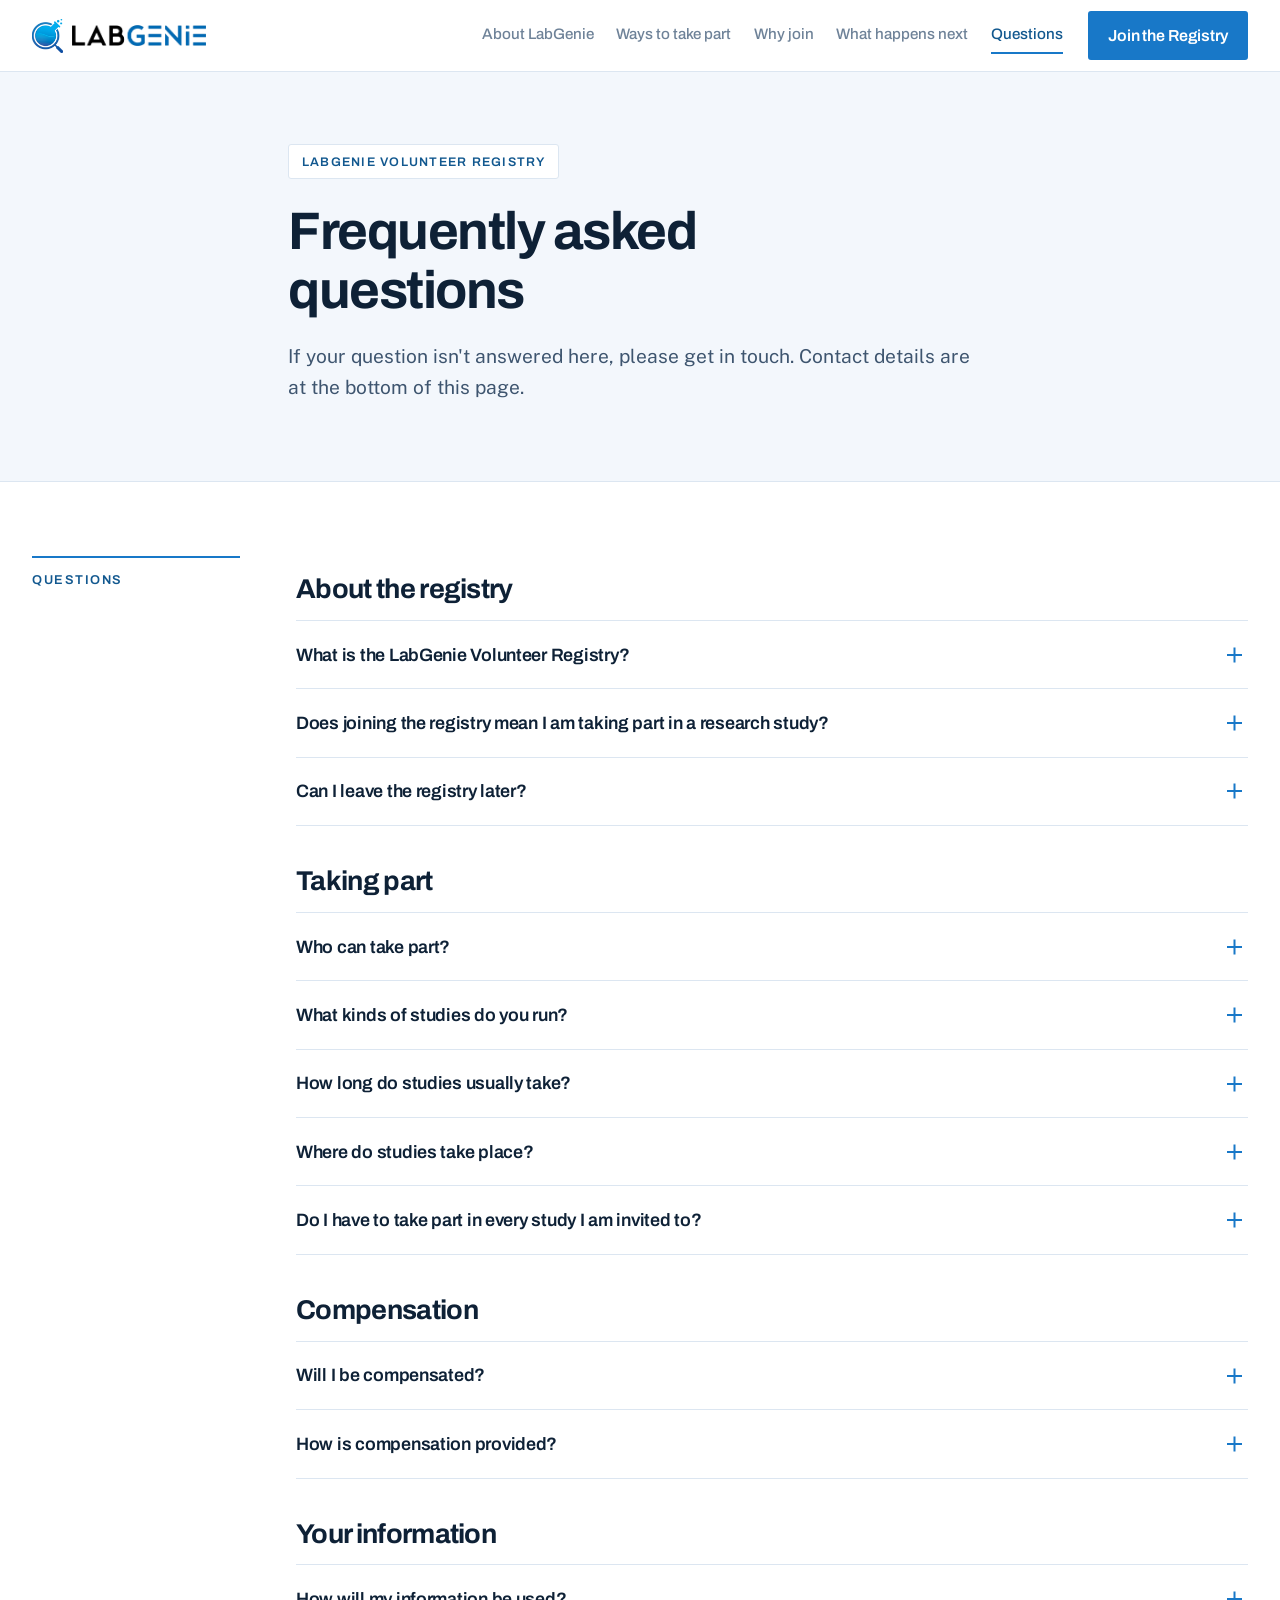
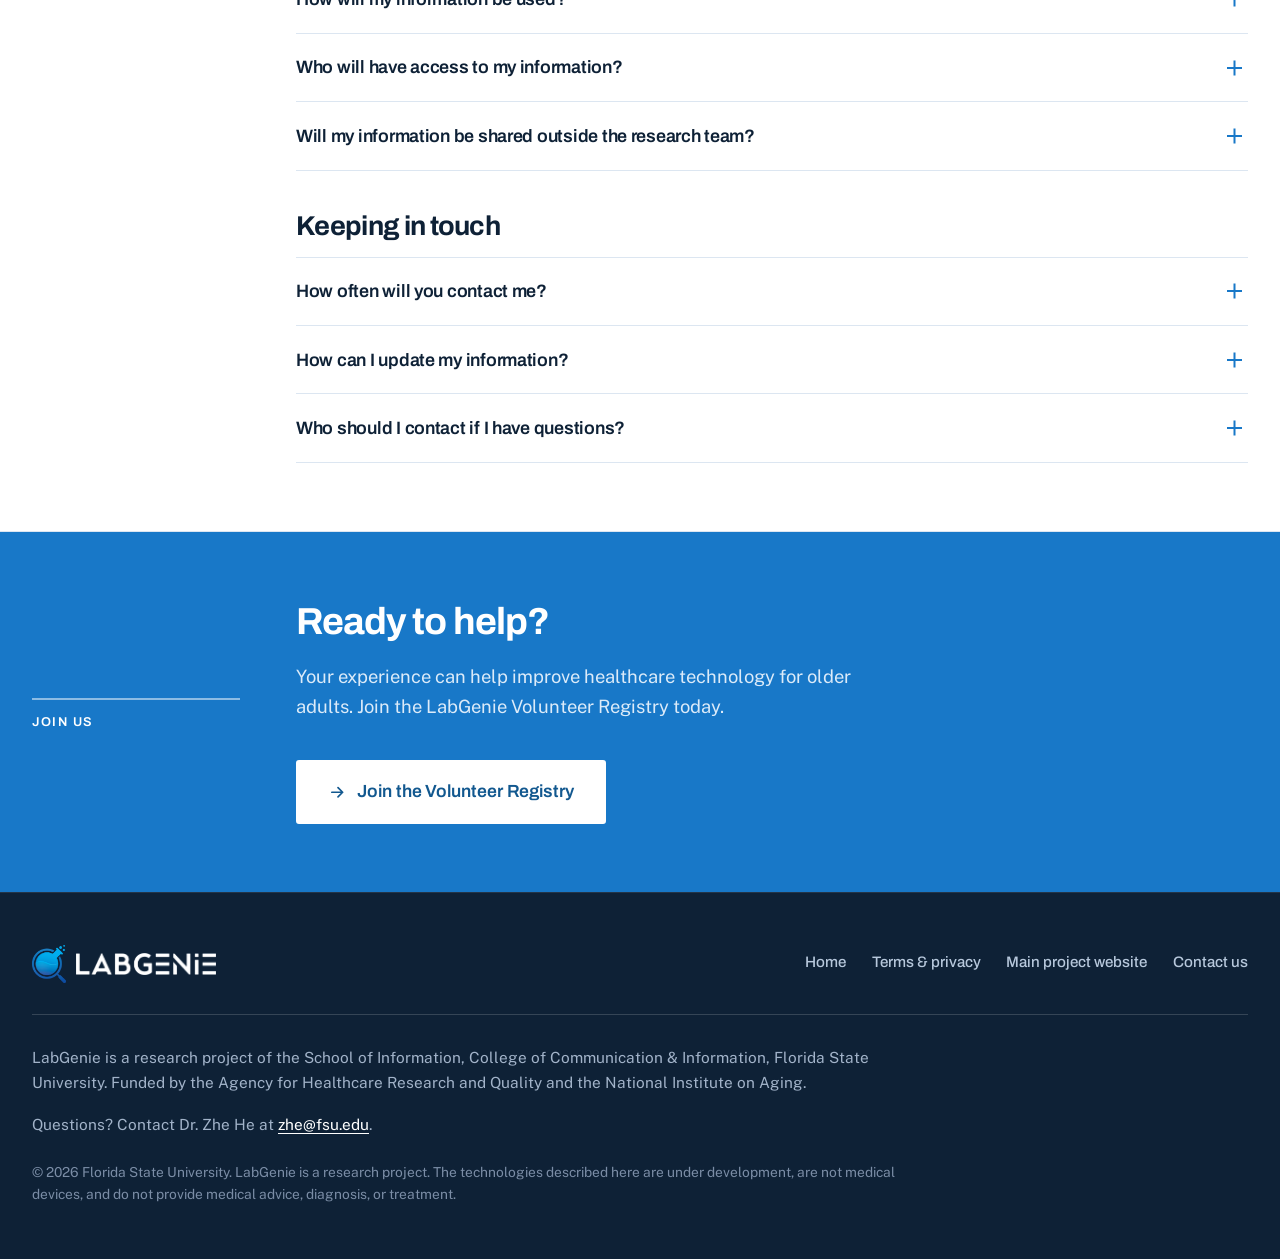
==== commit 731383b4: "-added terms page" ====
--- a/faq.html
+++ b/faq.html
@@ -250,6 +250,7 @@
       </div>
       <nav class="foot-nav" aria-label="Footer">
         <a href="index.html">Home</a>
+        <a href="terms.html">Terms &amp; privacy</a>
         <a href="https://sites.google.com/view/labgeniefsu/home">Main project website</a>
         <a href="mailto:zhe@fsu.edu">Contact us</a>
       </nav>
